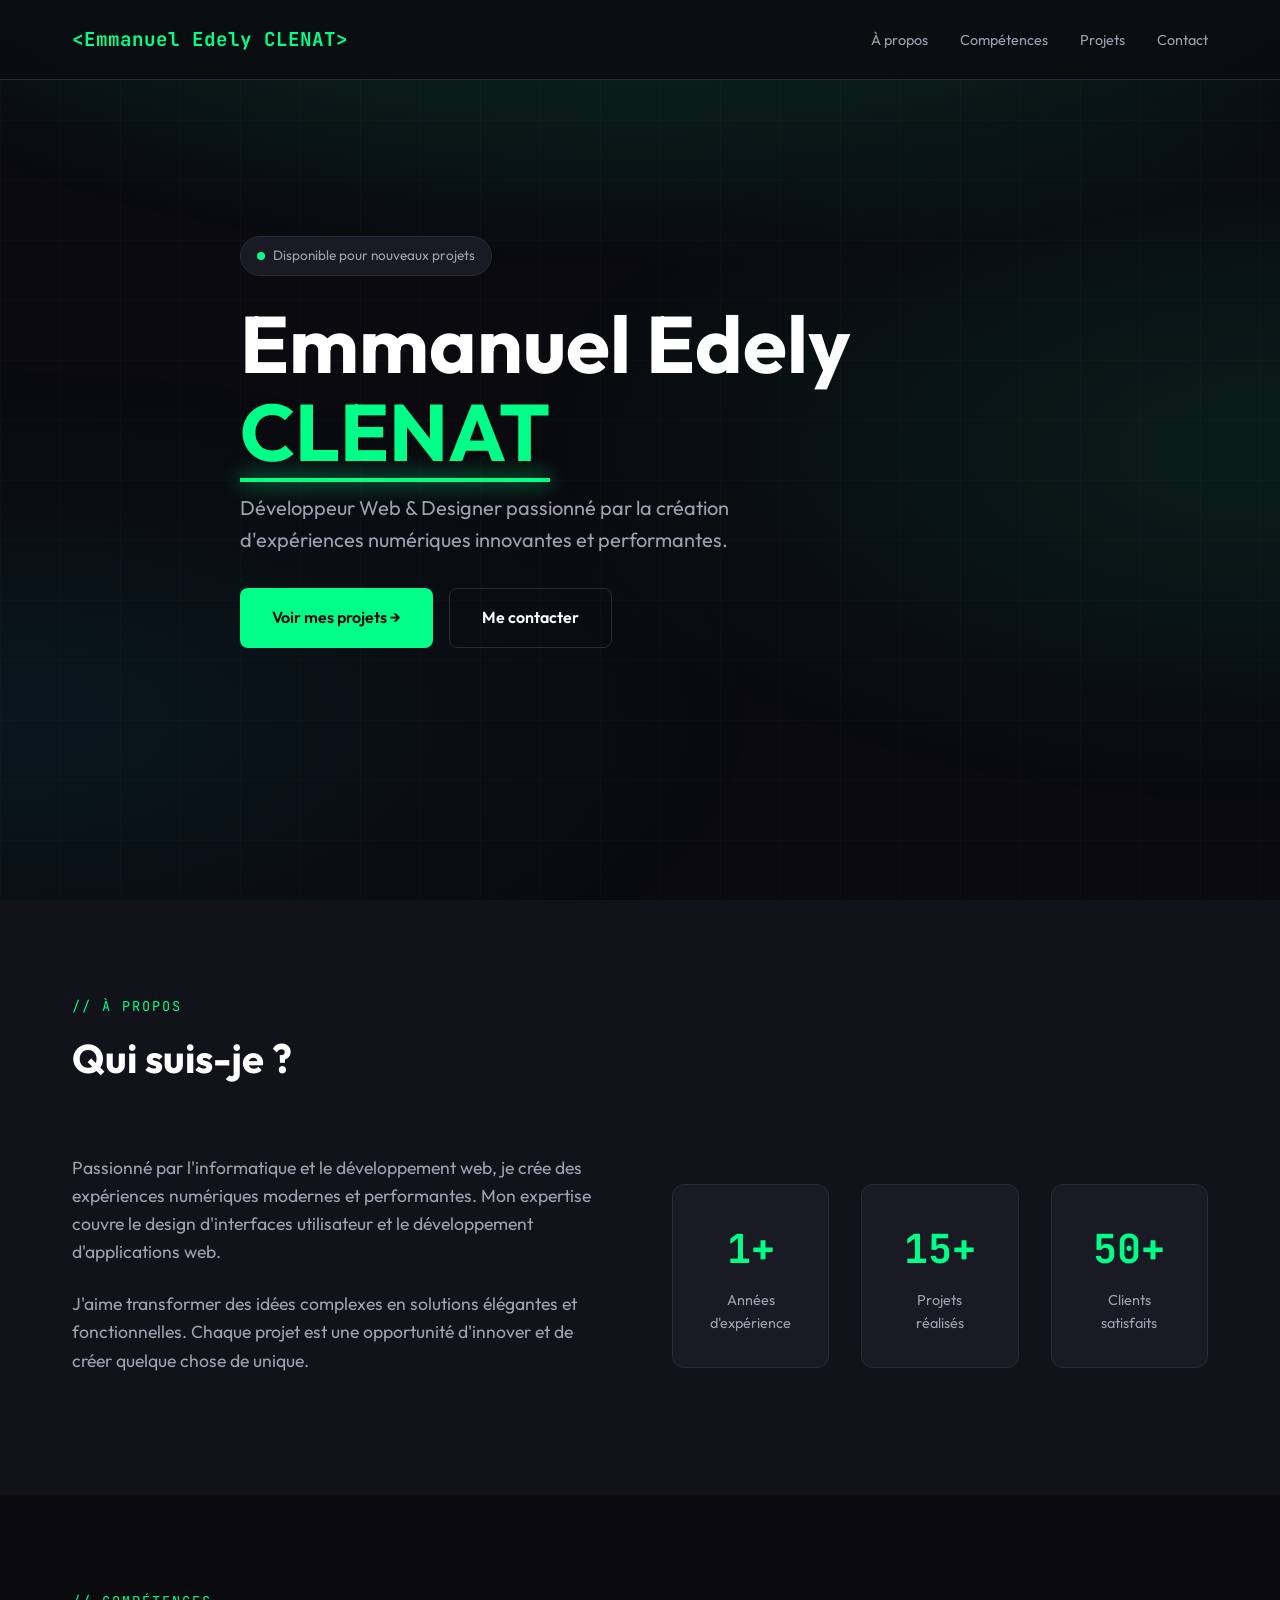
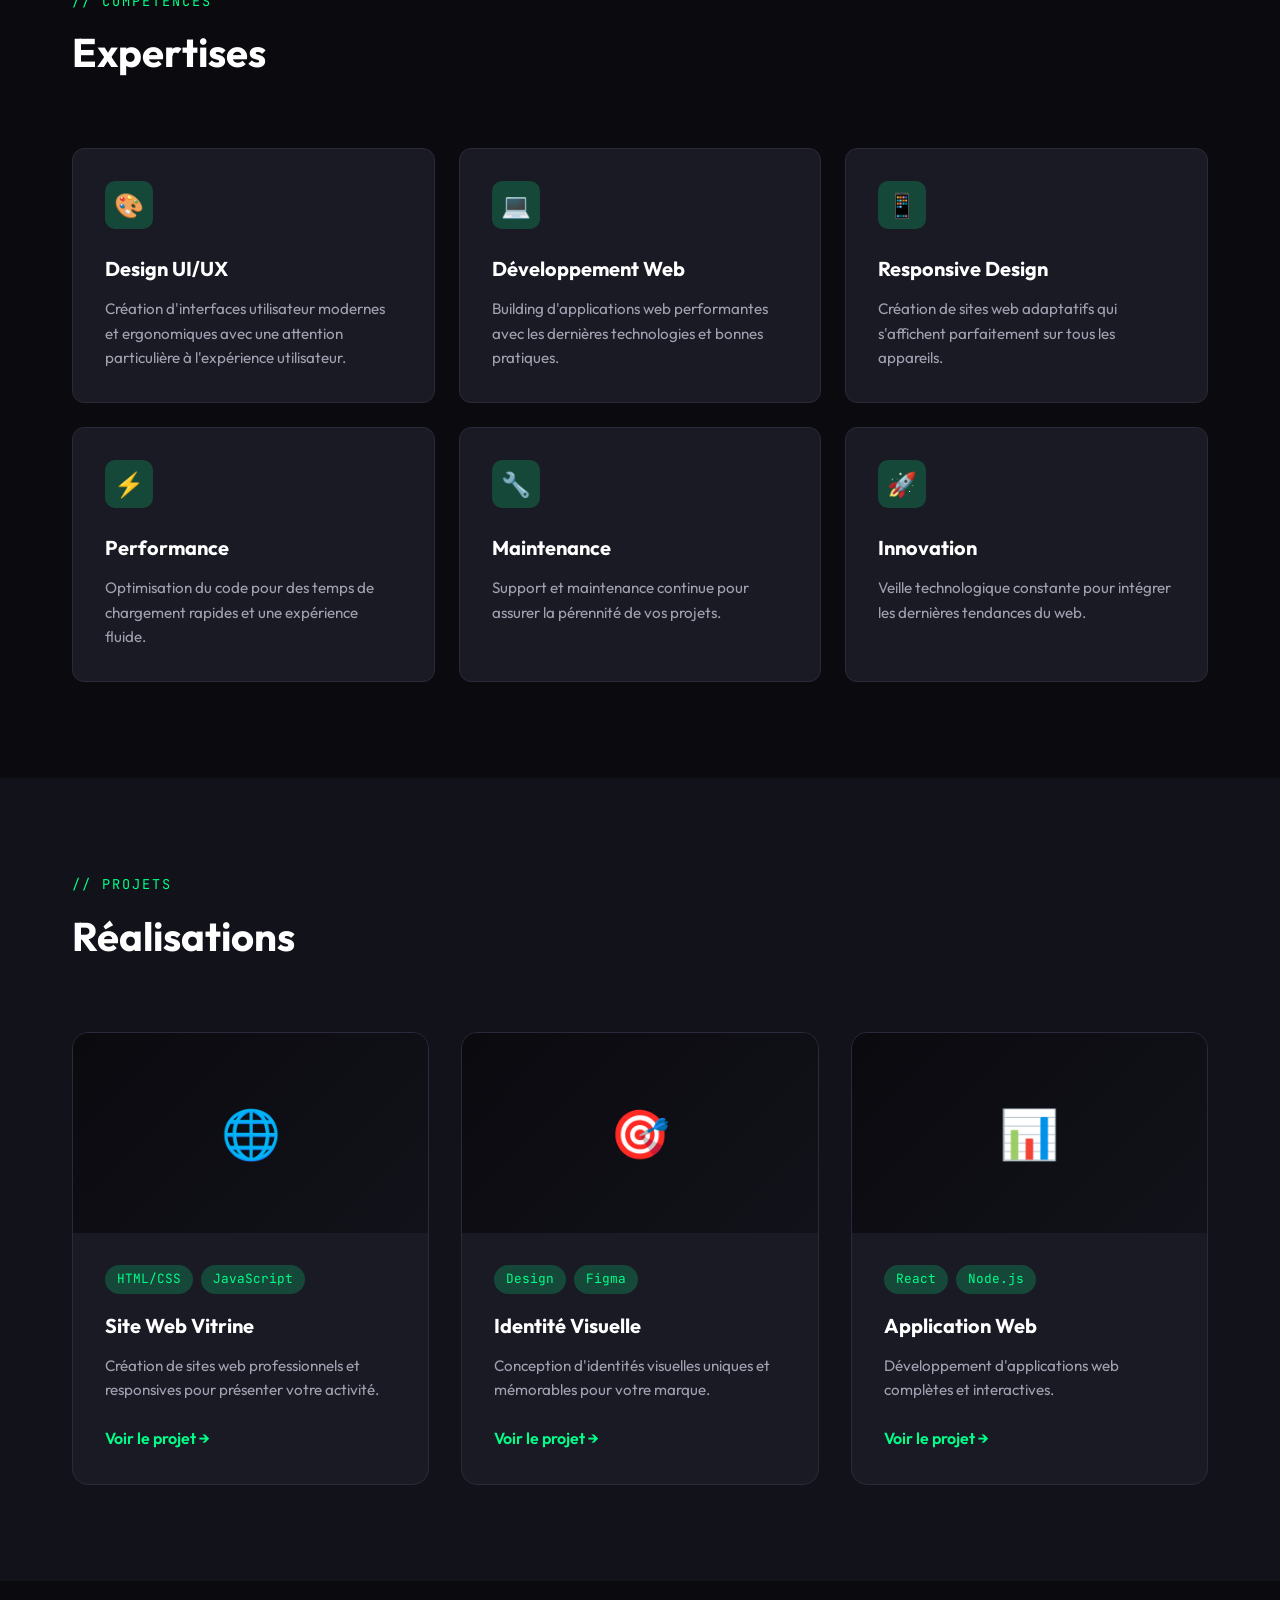
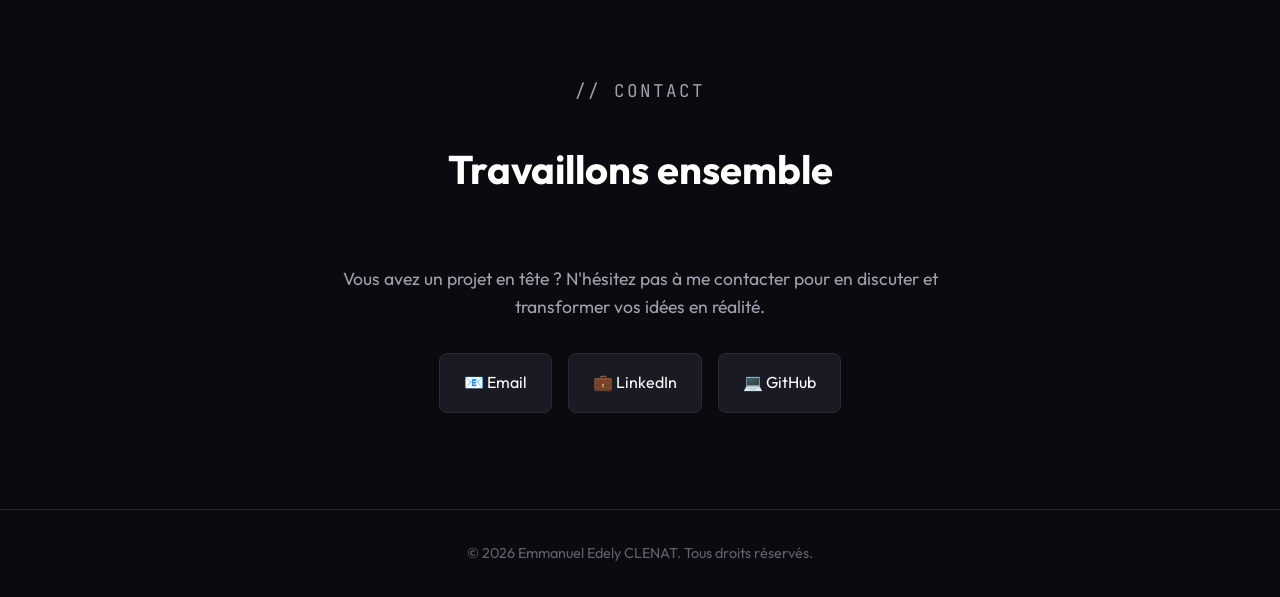
==== index.html @ cd2d90c6 "r5u6" ====
<!DOCTYPE html>
<html lang="fr">
<head>
    <meta charset="UTF-8">
    <meta name="viewport" content="width=device-width, initial-scale=1.0">
    <title>Emmanuel Edely CLENAT | Portfolio</title>
    <link rel="preconnect" href="https://fonts.googleapis.com">
    <link rel="preconnect" href="https://fonts.gstatic.com" crossorigin>
    <link href="https://fonts.googleapis.com/css2?family=JetBrains+Mono:wght@400;700&family=Outfit:wght@300;400;600;700&display=swap" rel="stylesheet">
    <link rel="stylesheet" href="style.css">
</head>
<body>
    <!-- Navigation -->
    <nav>
        <div class="container">
            <div class="logo">&lt;Emmanuel Edely CLENAT&gt;</div>
            <ul class="nav-links">
                <li><a href="#about">À propos</a></li>
                <li><a href="#skills">Compétences</a></li>
                <li><a href="#projects">Projets</a></li>
                <li><a href="#contact">Contact</a></li>
            </ul>
        </div>
    </nav>

    <!-- Hero Section -->
    <section class="hero">
        <div class="container">
            <div class="hero-content">
                <div class="hero-badge">
                    <span>Disponible pour nouveaux projets</span>
                </div>
                <h1>Emmanuel Edely <span class="highlight">CLENAT</span></h1>
                <p class="hero-subtitle">
                    Développeur Web & Designer passionné par la création d'expériences numériques innovantes et performantes.
                </p>
                <div class="hero-cta">
                    <a href="#projects" class="btn btn-primary">Voir mes projets →</a>
                    <a href="#contact" class="btn btn-secondary">Me contacter</a>
                </div>
            </div>
        </div>
    </section>

    <!-- About Section -->
    <section id="about" class="about">
        <div class="container">
            <div class="section-header">
                <p class="section-label">// À propos</p>
                <h2 class="section-title">Qui suis-je ?</h2>
            </div>
            <div class="about-grid">
                <div class="about-text">
                    <p>
                        Passionné par l'informatique et le développement web, je crée des expériences numériques modernes et performantes. Mon expertise couvre le design d'interfaces utilisateur et le développement d'applications web.
                    </p>
                    <p>
                        J'aime transformer des idées complexes en solutions élégantes et fonctionnelles. Chaque projet est une opportunité d'innover et de créer quelque chose de unique.
                    </p>
                </div>
                <div class="about-stats">
                    <div class="stat">
                        <div class="stat-number">1+</div>
                        <div class="stat-label">Années d'expérience</div>
                    </div>
                    <div class="stat">
                        <div class="stat-number">15+</div>
                        <div class="stat-label">Projets réalisés</div>
                    </div>
                    <div class="stat">
                        <div class="stat-number">50+</div>
                        <div class="stat-label">Clients satisfaits</div>
                    </div>
                </div>
            </div>
        </div>
    </section>

    <!-- Skills Section -->
    <section id="skills">
        <div class="container">
            <div class="section-header">
                <p class="section-label">// Compétences</p>
                <h2 class="section-title">Expertises</h2>
            </div>
            <div class="skills-grid">
                <div class="skill-card">
                    <div class="skill-icon">🎨</div>
                    <h3>Design UI/UX</h3>
                    <p>Création d'interfaces utilisateur modernes et ergonomiques avec une attention particulière à l'expérience utilisateur.</p>
                </div>
                <div class="skill-card">
                    <div class="skill-icon">💻</div>
                    <h3>Développement Web</h3>
                    <p>Building d'applications web performantes avec les dernières technologies et bonnes pratiques.</p>
                </div>
                <div class="skill-card">
                    <div class="skill-icon">📱</div>
                    <h3>Responsive Design</h3>
                    <p>Création de sites web adaptatifs qui s'affichent parfaitement sur tous les appareils.</p>
                </div>
                <div class="skill-card">
                    <div class="skill-icon">⚡</div>
                    <h3>Performance</h3>
                    <p>Optimisation du code pour des temps de chargement rapides et une expérience fluide.</p>
                </div>
                <div class="skill-card">
                    <div class="skill-icon">🔧</div>
                    <h3>Maintenance</h3>
                    <p>Support et maintenance continue pour assurer la pérennité de vos projets.</p>
                </div>
                <div class="skill-card">
                    <div class="skill-icon">🚀</div>
                    <h3>Innovation</h3>
                    <p>Veille technologique constante pour intégrer les dernières tendances du web.</p>
                </div>
            </div>
        </div>
    </section>

    <!-- Projects Section -->
    <section id="projects" class="projects">
        <div class="container">
            <div class="section-header">
                <p class="section-label">// Projets</p>
                <h2 class="section-title">Réalisations</h2>
            </div>
            <div class="projects-grid">
                <div class="project-card">
                    <div class="project-image">🌐</div>
                    <div class="project-content">
                        <div class="project-tags">
                            <span class="project-tag">HTML/CSS</span>
                            <span class="project-tag">JavaScript</span>
                        </div>
                        <h3>Site Web Vitrine</h3>
                        <p>Création de sites web professionnels et responsives pour présenter votre activité.</p>
                        <a href="#" class="project-link">Voir le projet →</a>
                    </div>
                </div>
                <div class="project-card">
                    <div class="project-image">🎯</div>
                    <div class="project-content">
                        <div class="project-tags">
                            <span class="project-tag">Design</span>
                            <span class="project-tag">Figma</span>
                        </div>
                        <h3>Identité Visuelle</h3>
                        <p>Conception d'identités visuelles uniques et mémorables pour votre marque.</p>
                        <a href="#" class="project-link">Voir le projet →</a>
                    </div>
                </div>
                <div class="project-card">
                    <div class="project-image">📊</div>
                    <div class="project-content">
                        <div class="project-tags">
                            <span class="project-tag">React</span>
                            <span class="project-tag">Node.js</span>
                        </div>
                        <h3>Application Web</h3>
                        <p>Développement d'applications web complètes et interactives.</p>
                        <a href="#" class="project-link">Voir le projet →</a>
                    </div>
                </div>
            </div>
        </div>
    </section>

    <!-- Contact Section -->
    <section id="contact" class="contact">
        <div class="container">
            <div class="section-header">
                <p class="section-label">// Contact</p>
                <h2 class="section-title">Travaillons ensemble</h2>
            </div>
            <div class="contact-content">
                <p>
                    Vous avez un projet en tête ? N'hésitez pas à me contacter pour en discuter et transformer vos idées en réalité.
                </p>
                <div class="contact-links">
                    <a href="mailto:emmanuel.clenat@email.com" class="contact-link">
                        📧 Email
                    </a>
                    <a href="https://linkedin.com" target="_blank" class="contact-link">
                        💼 LinkedIn
                    </a>
                    <a href="https://github.com" target="_blank" class="contact-link">
                        💻 GitHub
                    </a>
                </div>
            </div>
        </div>
    </section>

    <!-- Footer -->
    <footer>
        <div class="container">
            <p>© 2026 Emmanuel Edely CLENAT. Tous droits réservés.</p>
        </div>
    </footer>
</body>
</html>
---- style.css ----
:root {
            --bg-primary: #0a0a0f;
            --bg-secondary: #12121a;
            --bg-card: #1a1a25;
            --accent: #00ff88;
            --accent-dim: #00ff8833;
            --accent-secondary: #00d4ff;
            --text-primary: #ffffff;
            --text-secondary: #a0a0b0;
            --text-muted: #606070;
            --border: #2a2a3a;
        }

        * {
            margin: 0;
            padding: 0;
            box-sizing: border-box;
        }

        html {
            scroll-behavior: smooth;
        }

        body {
            font-family: 'Outfit', sans-serif;
            background: var(--bg-primary);
            color: var(--text-primary);
            line-height: 1.6;
            overflow-x: hidden;
        }

        /* Background Effect */
        body::before {
            content: '';
            position: fixed;
            top: 0;
            left: 0;
            width: 100%;
            height: 100%;
            background: 
                radial-gradient(ellipse 80% 50% at 50% -20%, var(--accent-dim), transparent),
                radial-gradient(ellipse 60% 40% at 100% 50%, #00ff8815, transparent),
                radial-gradient(ellipse 60% 40% at 0% 80%, #00d4ff10, transparent);
            pointer-events: none;
            z-index: -1;
        }

        /* Grid Pattern */
        body::after {
            content: '';
            position: fixed;
            top: 0;
            left: 0;
            width: 100%;
            height: 100%;
            background-image: 
                linear-gradient(rgba(255,255,255,0.02) 1px, transparent 1px),
                linear-gradient(90deg, rgba(255,255,255,0.02) 1px, transparent 1px);
            background-size: 60px 60px;
            pointer-events: none;
            z-index: -1;
        }

        .container {
            max-width: 1200px;
            margin: 0 auto;
            padding: 0 2rem;
        }

        /* Navigation */
        nav {
            position: fixed;
            top: 0;
            left: 0;
            right: 0;
            padding: 1.5rem 0;
            background: rgba(10, 10, 15, 0.8);
            backdrop-filter: blur(20px);
            border-bottom: 1px solid var(--border);
            z-index: 1000;
        }

        nav .container {
            display: flex;
            justify-content: space-between;
            align-items: center;
        }

        .logo {
            font-family: 'JetBrains Mono', monospace;
            font-size: 1.2rem;
            font-weight: 700;
            color: var(--accent);
        }

        .nav-links {
            display: flex;
            gap: 2rem;
            list-style: none;
        }

        .nav-links a {
            color: var(--text-secondary);
            text-decoration: none;
            font-size: 0.9rem;
            transition: color 0.3s;
            position: relative;
        }

        .nav-links a::after {
            content: '';
            position: absolute;
            bottom: -4px;
            left: 0;
            width: 0;
            height: 2px;
            background: var(--accent);
            transition: width 0.3s;
        }

        .nav-links a:hover {
            color: var(--text-primary);
        }

        .nav-links a:hover::after {
            width: 100%;
        }

        /* Hero Section */
        .hero {
            min-height: 100vh;
            display: flex;
            align-items: center;
            padding-top: 80px;
        }

        .hero-content {
            max-width: 800px;
        }

        .hero-badge {
            display: inline-flex;
            align-items: center;
            gap: 0.5rem;
            padding: 0.5rem 1rem;
            background: var(--bg-card);
            border: 1px solid var(--border);
            border-radius: 50px;
            font-size: 0.85rem;
            color: var(--text-secondary);
            margin-bottom: 1.5rem;
        }

        .hero-badge::before {
            content: '';
            width: 8px;
            height: 8px;
            background: var(--accent);
            border-radius: 50%;
            animation: pulse 2s infinite;
        }

        @keyframes pulse {
            0%, 100% { opacity: 1; }
            50% { opacity: 0.5; }
        }

        .hero h1 {
            font-size: clamp(2.5rem, 8vw, 5rem);
            font-weight: 700;
            line-height: 1.1;
            margin-bottom: 1rem;
        }

        .hero h1 .highlight {
            color: var(--accent);
            position: relative;
        }

        .hero h1 .highlight::after {
            content: '';
            position: absolute;
            bottom: 0;
            left: 0;
            width: 100%;
            height: 4px;
            background: var(--accent);
            box-shadow: 0 0 20px var(--accent), 0 0 40px var(--accent-dim);
        }

        .hero-subtitle {
            font-size: 1.25rem;
            color: var(--text-secondary);
            margin-bottom: 2rem;
            max-width: 600px;
        }

        .hero-cta {
            display: flex;
            gap: 1rem;
            flex-wrap: wrap;
        }

        .btn {
            display: inline-flex;
            align-items: center;
            gap: 0.5rem;
            padding: 1rem 2rem;
            border-radius: 8px;
            font-weight: 600;
            text-decoration: none;
            transition: all 0.3s;
            cursor: pointer;
            border: none;
            font-size: 1rem;
        }

        .btn-primary {
            background: var(--accent);
            color: var(--bg-primary);
        }

        .btn-primary:hover {
            box-shadow: 0 0 30px var(--accent-dim);
            transform: translateY(-2px);
        }

        .btn-secondary {
            background: transparent;
            color: var(--text-primary);
            border: 1px solid var(--border);
        }

        .btn-secondary:hover {
            border-color: var(--accent);
            color: var(--accent);
        }

        /* Section Styles */
        section {
            padding: 6rem 0;
        }

        .section-header {
            margin-bottom: 4rem;
        }

        .section-label {
            font-family: 'JetBrains Mono', monospace;
            font-size: 0.85rem;
            color: var(--accent);
            text-transform: uppercase;
            letter-spacing: 2px;
            margin-bottom: 0.5rem;
        }

        .section-title {
            font-size: 2.5rem;
            font-weight: 700;
        }

        /* About Section */
        .about {
            background: var(--bg-secondary);
        }

        .about-grid {
            display: grid;
            grid-template-columns: 1fr 1fr;
            gap: 4rem;
            align-items: center;
        }

        .about-text p {
            color: var(--text-secondary);
            margin-bottom: 1.5rem;
            font-size: 1.1rem;
        }

        .about-stats {
            display: grid;
            grid-template-columns: repeat(3, 1fr);
            gap: 2rem;
        }

        .stat {
            text-align: center;
            padding: 2rem;
            background: var(--bg-card);
            border: 1px solid var(--border);
            border-radius: 12px;
        }

        .stat-number {
            font-family: 'JetBrains Mono', monospace;
            font-size: 2.5rem;
            font-weight: 700;
            color: var(--accent);
            margin-bottom: 0.5rem;
        }

        .stat-label {
            color: var(--text-secondary);
            font-size: 0.9rem;
        }

        /* Skills Section */
        .skills-grid {
            display: grid;
            grid-template-columns: repeat(auto-fit, minmax(280px, 1fr));
            gap: 1.5rem;
        }

        .skill-card {
            background: var(--bg-card);
            border: 1px solid var(--border);
            border-radius: 12px;
            padding: 2rem;
            transition: all 0.3s;
        }

        .skill-card:hover {
            border-color: var(--accent);
            transform: translateY(-4px);
        }

        .skill-icon {
            width: 48px;
            height: 48px;
            background: var(--accent-dim);
            border-radius: 10px;
            display: flex;
            align-items: center;
            justify-content: center;
            margin-bottom: 1.5rem;
            font-size: 1.5rem;
        }

        .skill-card h3 {
            font-size: 1.25rem;
            margin-bottom: 0.75rem;
        }

        .skill-card p {
            color: var(--text-secondary);
            font-size: 0.95rem;
        }

        /* Projects Section */
        .projects {
            background: var(--bg-secondary);
        }

        .projects-grid {
            display: grid;
            grid-template-columns: repeat(auto-fit, minmax(350px, 1fr));
            gap: 2rem;
        }

        .project-card {
            background: var(--bg-card);
            border: 1px solid var(--border);
            border-radius: 16px;
            overflow: hidden;
            transition: all 0.3s;
        }

        .project-card:hover {
            border-color: var(--accent);
            transform: translateY(-4px);
        }

        .project-image {
            height: 200px;
            background: linear-gradient(135deg, var(--bg-primary), var(--bg-secondary));
            display: flex;
            align-items: center;
            justify-content: center;
            font-size: 3rem;
            color: var(--text-muted);
        }

        .project-content {
            padding: 2rem;
        }

        .project-tags {
            display: flex;
            gap: 0.5rem;
            flex-wrap: wrap;
            margin-bottom: 1rem;
        }

        .project-tag {
            padding: 0.25rem 0.75rem;
            background: var(--accent-dim);
            color: var(--accent);
            border-radius: 50px;
            font-size: 0.8rem;
            font-family: 'JetBrains Mono', monospace;
        }

        .project-card h3 {
            font-size: 1.25rem;
            margin-bottom: 0.75rem;
        }

        .project-card p {
            color: var(--text-secondary);
            font-size: 0.95rem;
            margin-bottom: 1.5rem;
        }

        .project-link {
            display: inline-flex;
            align-items: center;
            gap: 0.5rem;
            color: var(--accent);
            text-decoration: none;
            font-weight: 600;
            transition: gap 0.3s;
        }

        .project-link:hover {
            gap: 0.75rem;
        }

        /* Contact Section */
        .contact {
            text-align: center;
        }

        .contact-content {
            max-width: 600px;
            margin: 0 auto;
        }

        .contact p {
            color: var(--text-secondary);
            font-size: 1.1rem;
            margin-bottom: 2rem;
        }

        .contact-links {
            display: flex;
            justify-content: center;
            gap: 1rem;
            flex-wrap: wrap;
        }

        .contact-link {
            display: inline-flex;
            align-items: center;
            gap: 0.5rem;
            padding: 1rem 1.5rem;
            background: var(--bg-card);
            border: 1px solid var(--border);
            border-radius: 8px;
            color: var(--text-primary);
            text-decoration: none;
            transition: all 0.3s;
        }

        .contact-link:hover {
            border-color: var(--accent);
            color: var(--accent);
        }

        /* Footer */
        footer {
            padding: 2rem 0;
            border-top: 1px solid var(--border);
            text-align: center;
        }

        footer p {
            color: var(--text-muted);
            font-size: 0.9rem;
        }

        /* Responsive */
        @media (max-width: 768px) {
            .nav-links {
                display: none;
            }

            .about-grid {
                grid-template-columns: 1fr;
            }

            .about-stats {
                grid-template-columns: 1fr;
            }

            .projects-grid {
                grid-template-columns: 1fr;
            }
        }
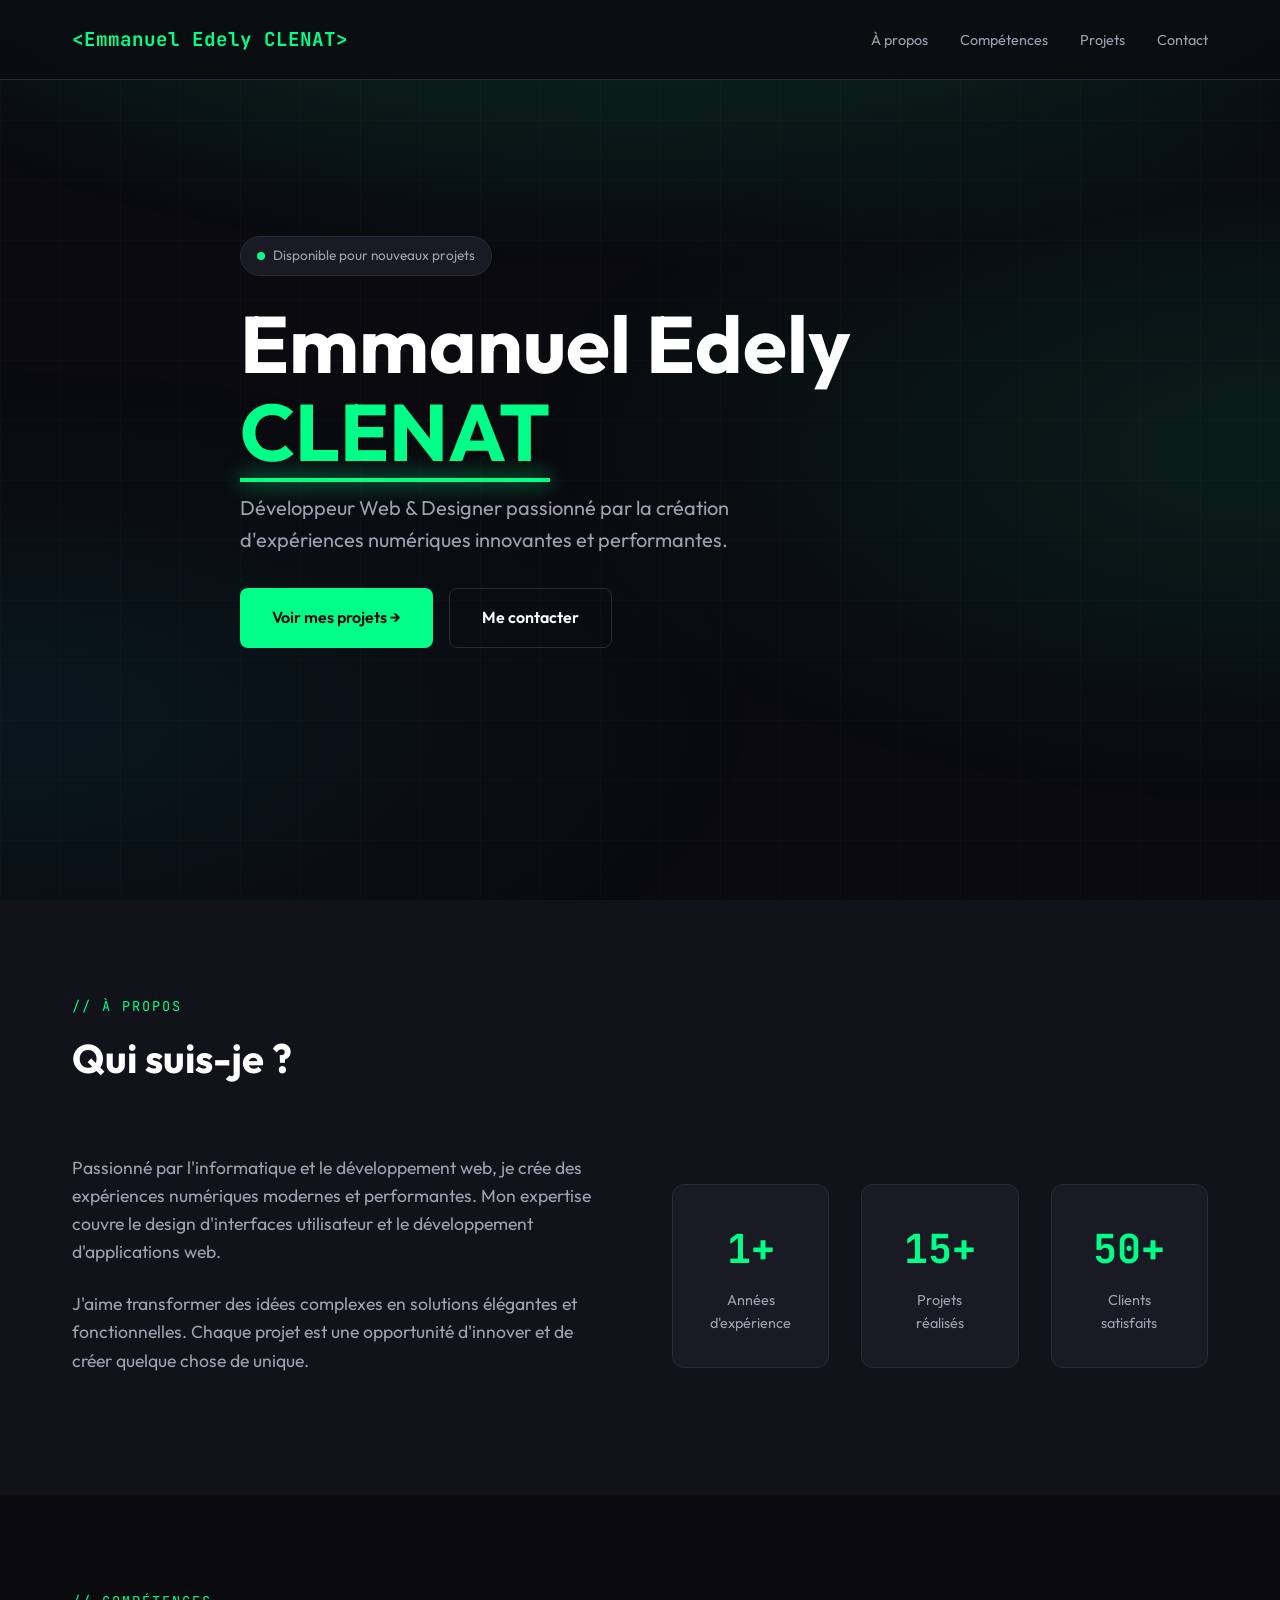
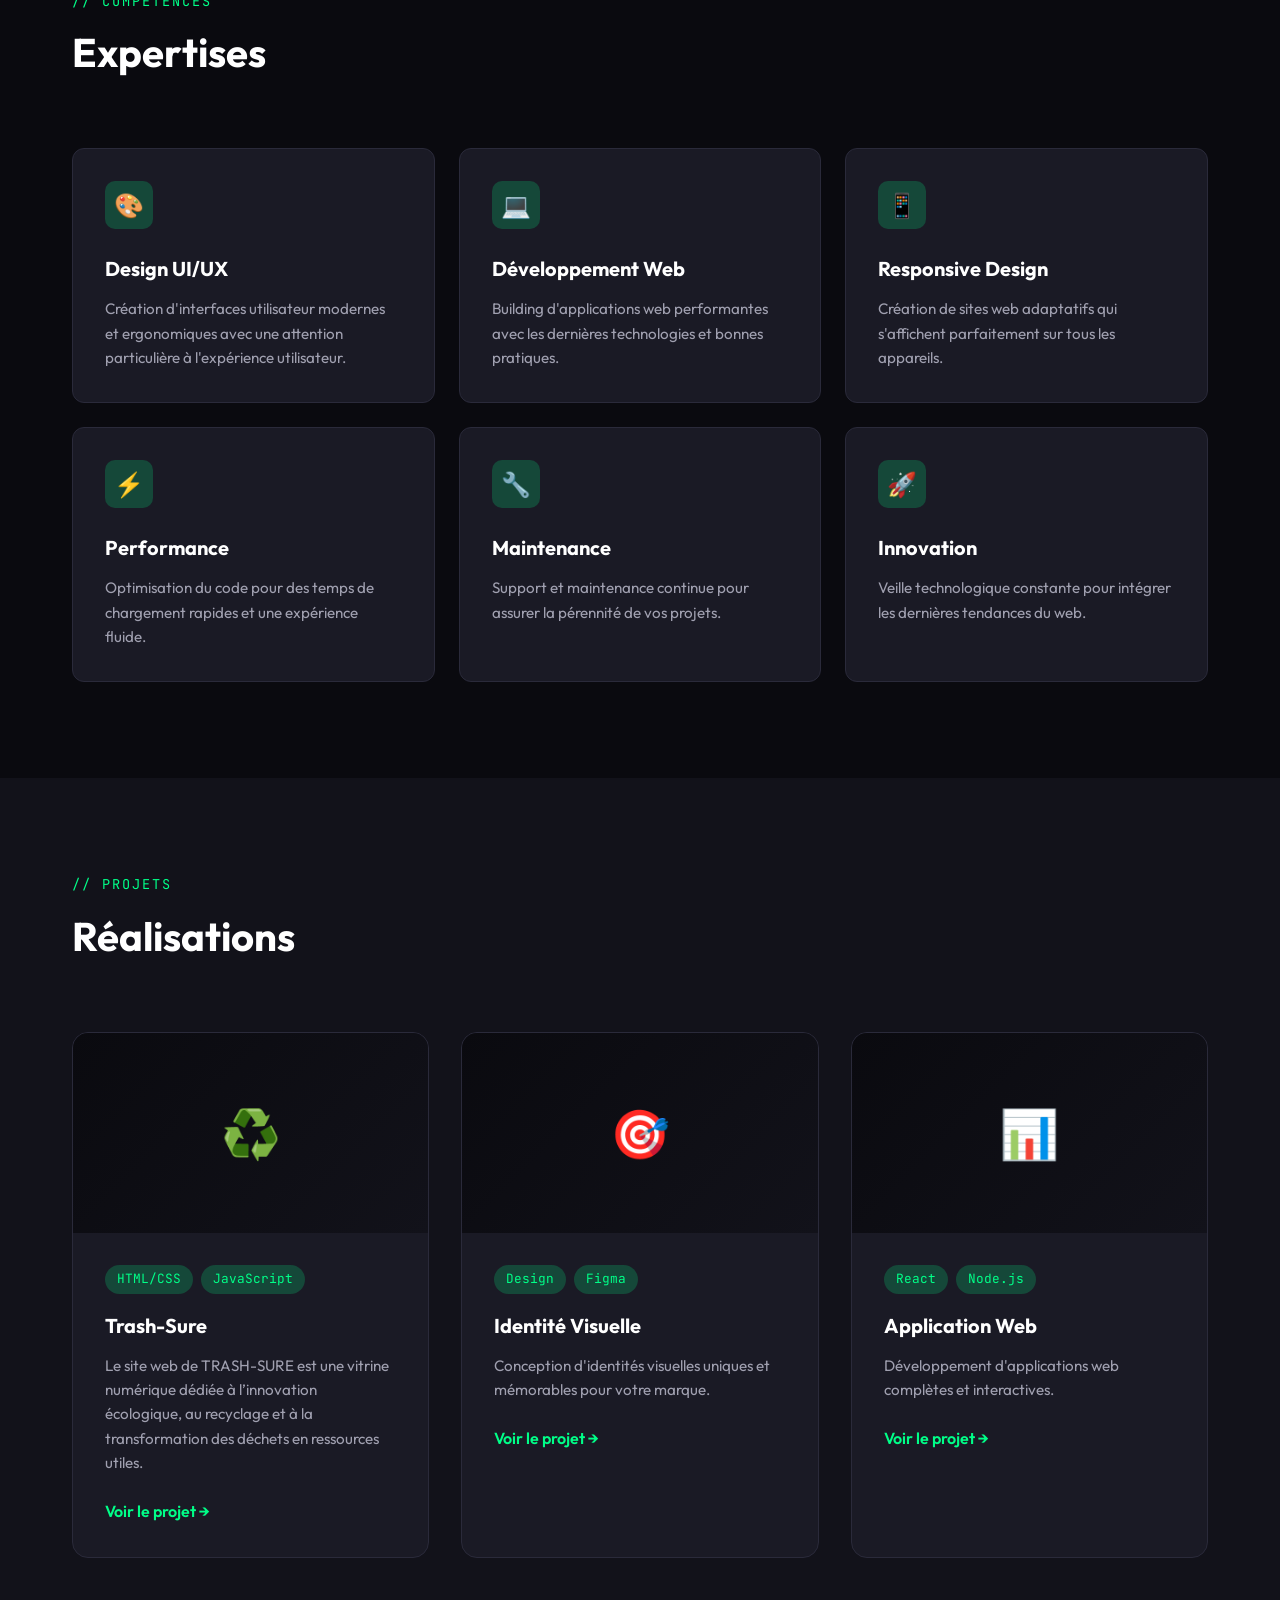
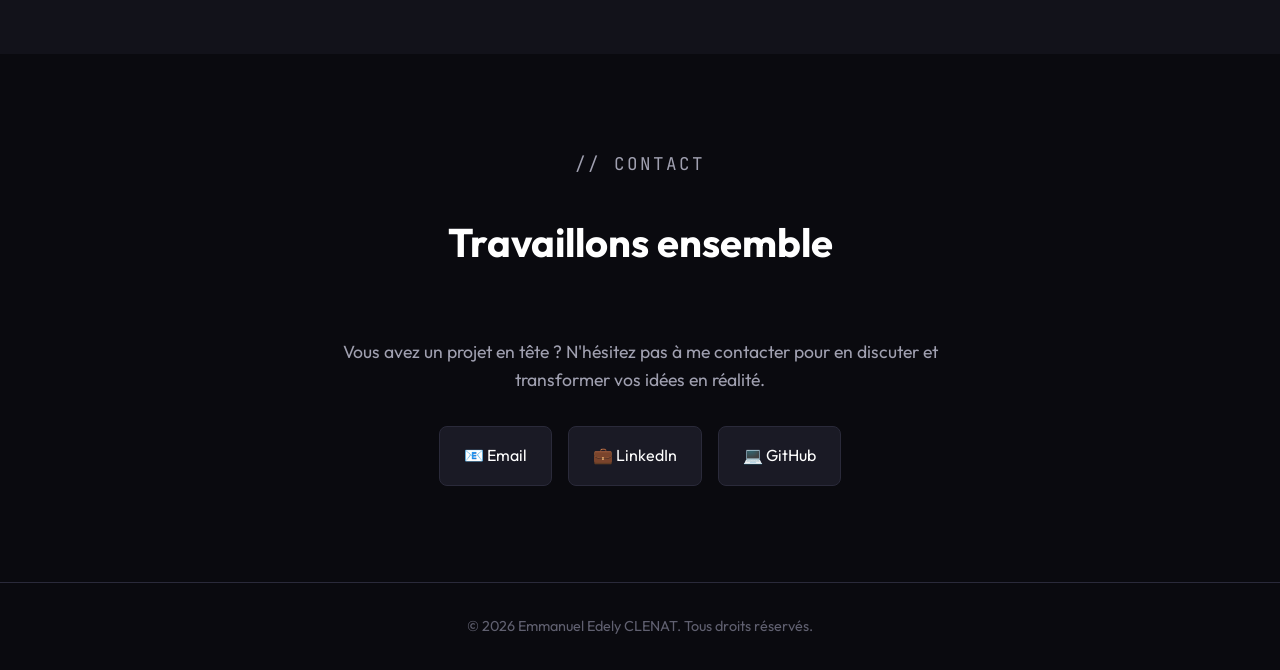
==== commit 89d4fe9b: "update" ====
--- a/index.html
+++ b/index.html
@@ -127,15 +127,15 @@
             </div>
             <div class="projects-grid">
                 <div class="project-card">
-                    <div class="project-image">🌐</div>
+                    <div class="project-image">♻️</div>
                     <div class="project-content">
                         <div class="project-tags">
                             <span class="project-tag">HTML/CSS</span>
                             <span class="project-tag">JavaScript</span>
                         </div>
-                        <h3>Site Web Vitrine</h3>
-                        <p>Création de sites web professionnels et responsives pour présenter votre activité.</p>
-                        <a href="#" class="project-link">Voir le projet →</a>
+                        <h3>Trash-Sure</h3>
+                        <p>Le site web de TRASH-SURE est une vitrine numérique dédiée à l’innovation écologique, au recyclage et à la transformation des déchets en ressources utiles.</p>
+                        <a href="https://trash-sure.netlify.app/" target="_blank" class="project-link">Voir le projet →</a>
                     </div>
                 </div>
                 <div class="project-card">
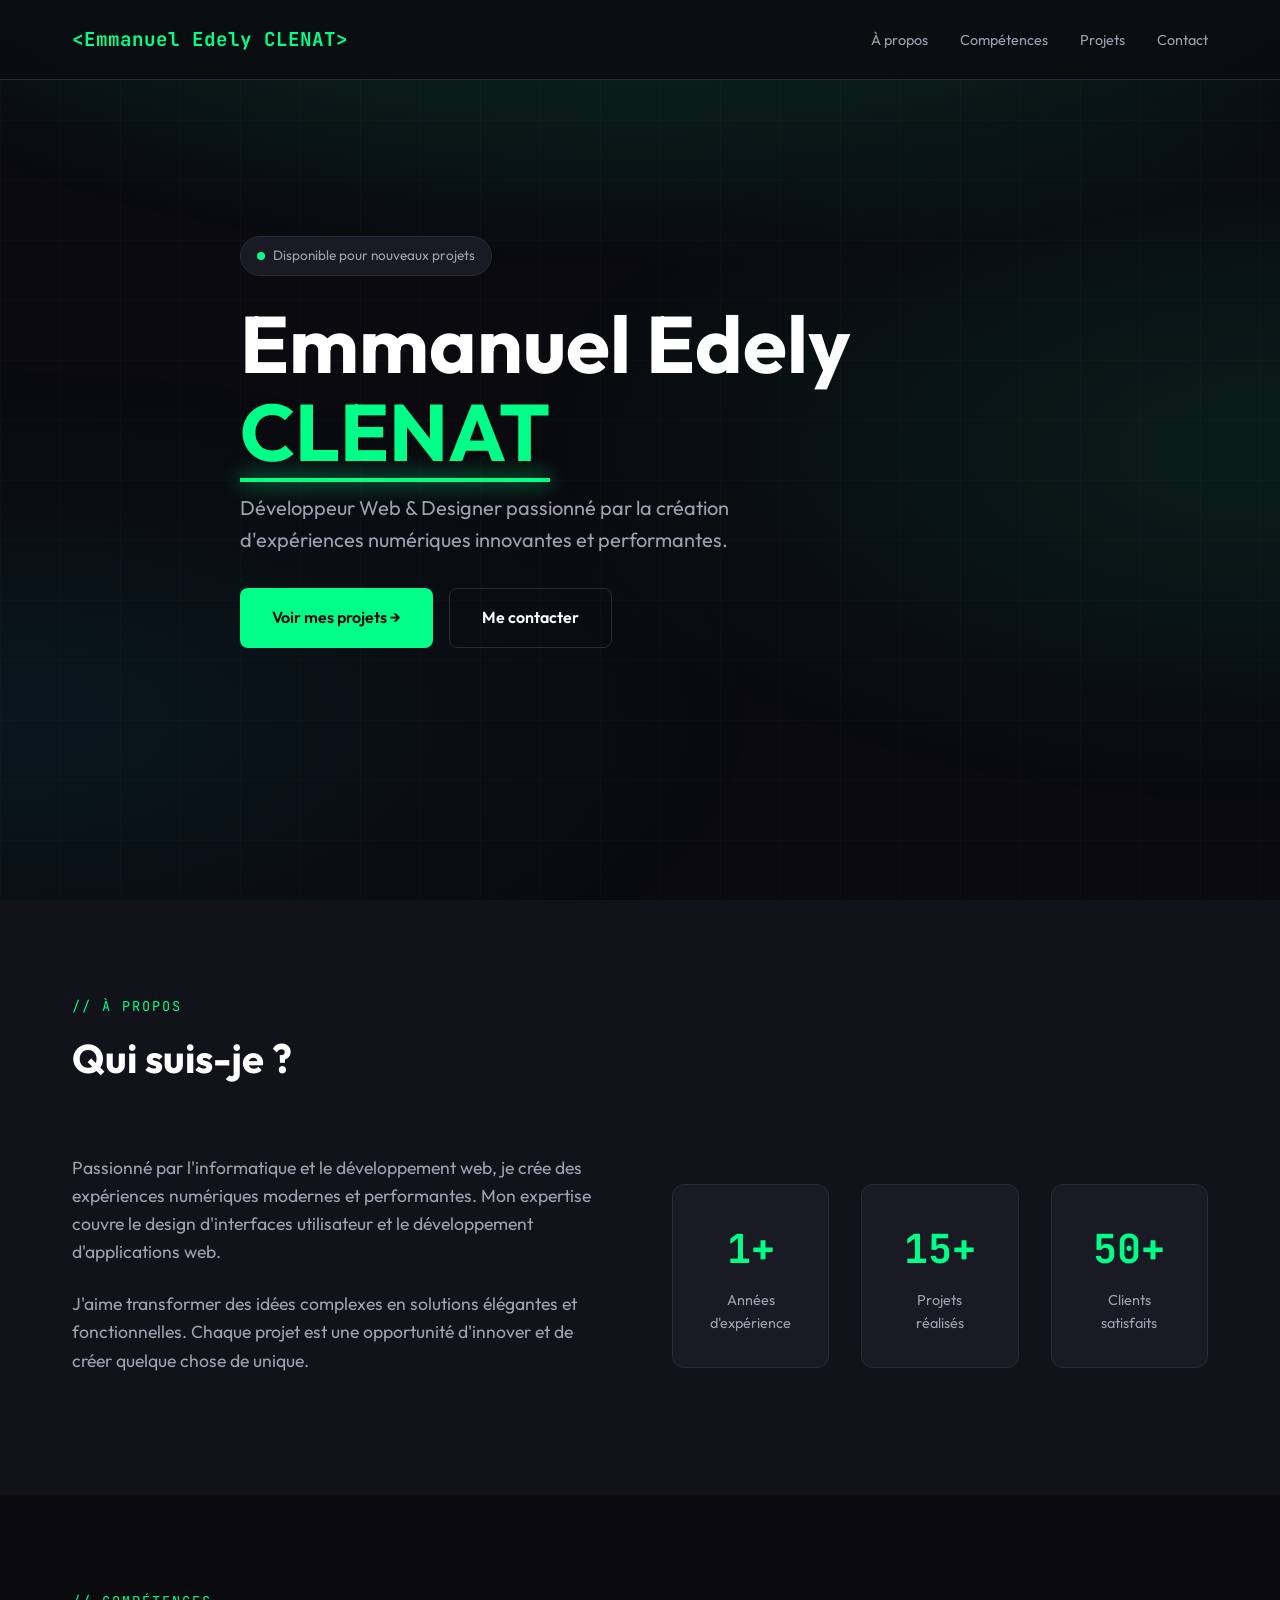
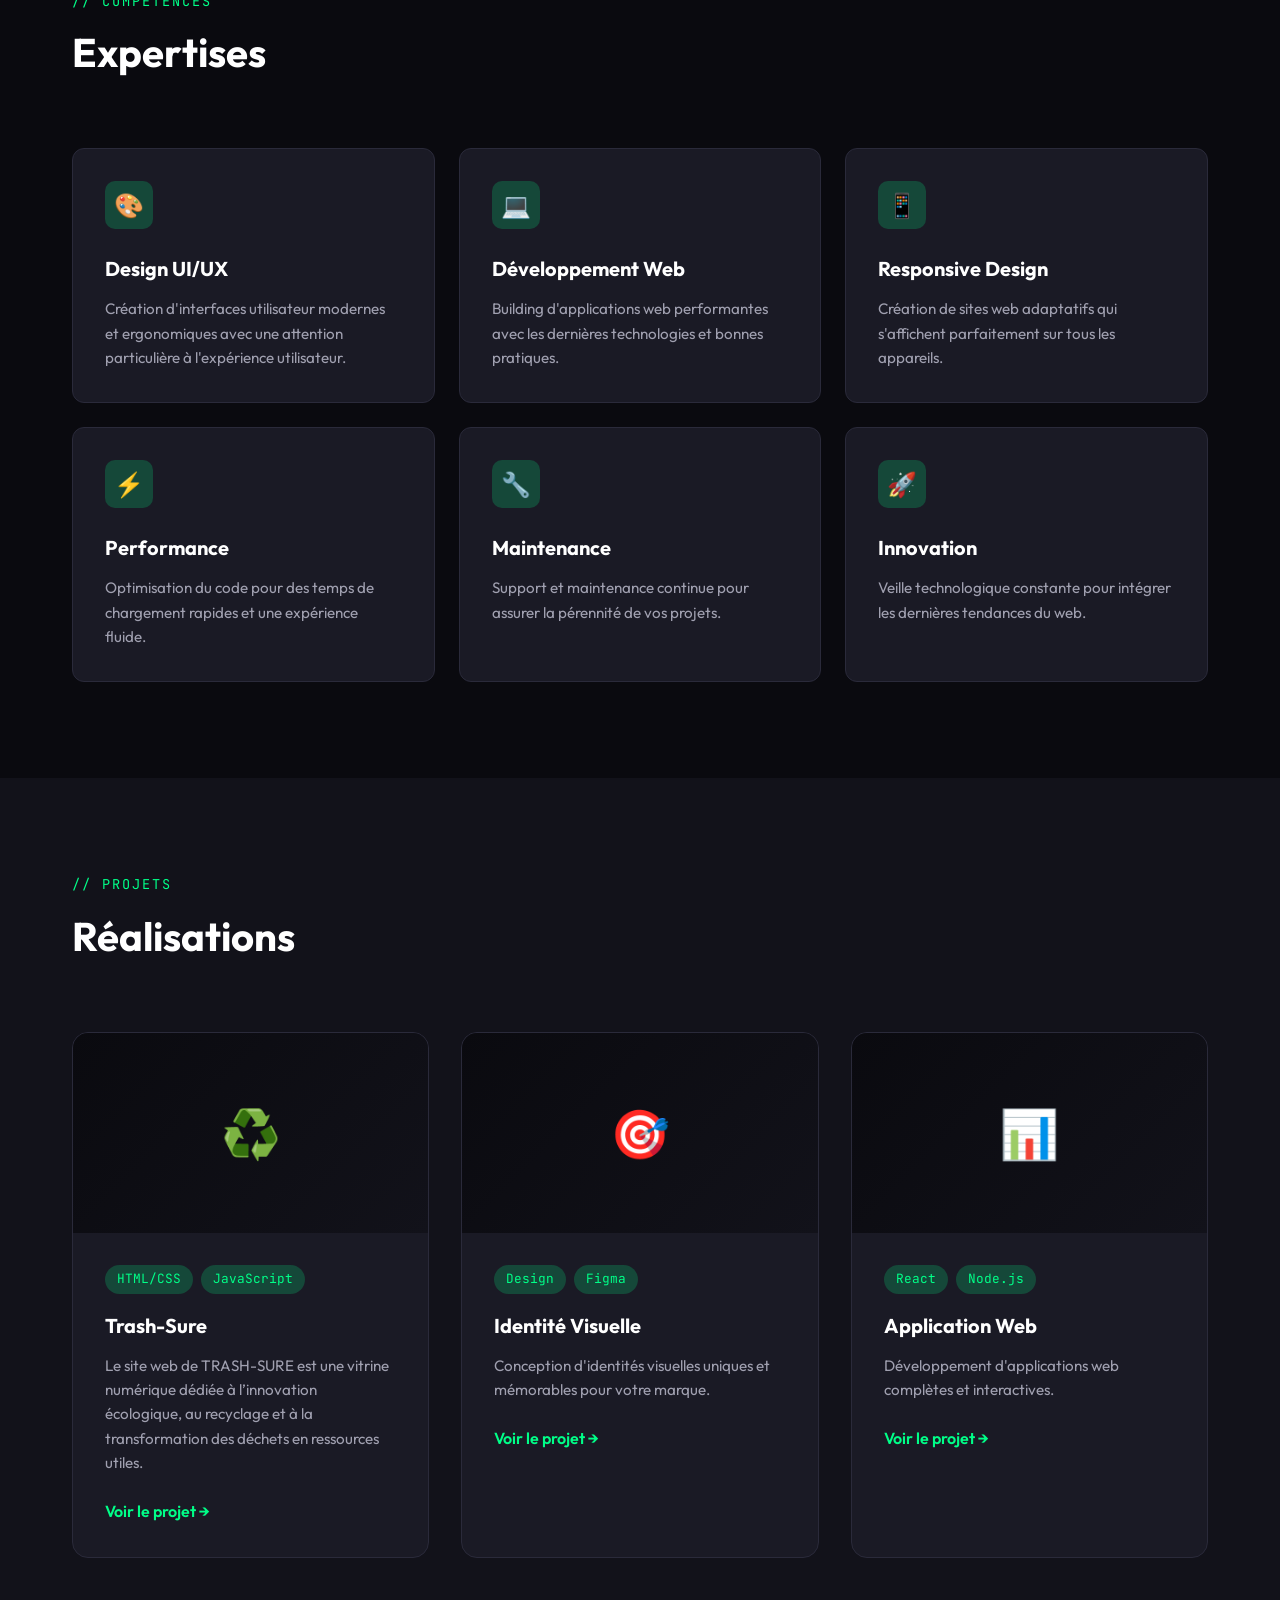
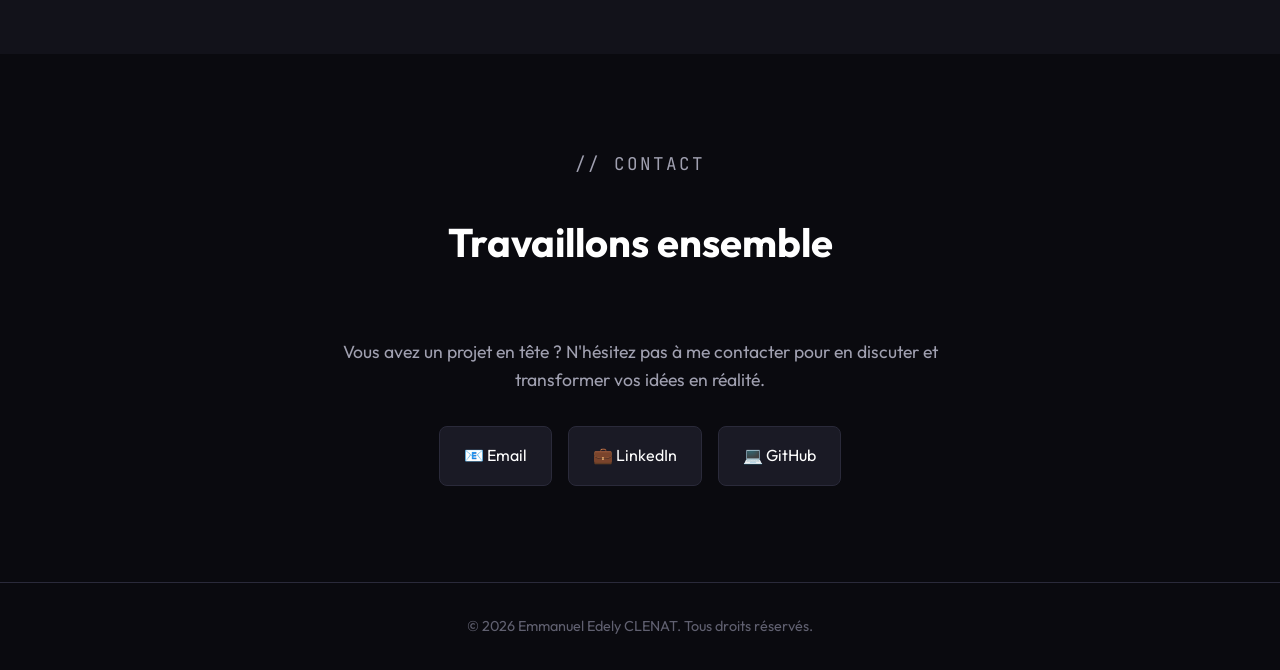
==== commit 84463bee: "bd" ====
--- a/index.html
+++ b/index.html
@@ -178,13 +178,13 @@
                     Vous avez un projet en tête ? N'hésitez pas à me contacter pour en discuter et transformer vos idées en réalité.
                 </p>
                 <div class="contact-links">
-                    <a href="mailto:emmanuel.clenat@email.com" class="contact-link">
+                    <a href="emmanueledely@email.com" class="contact-link">
                         📧 Email
                     </a>
-                    <a href="https://linkedin.com" target="_blank" class="contact-link">
+                    <a href="https://www.linkedin.com/in/emmanuel-edely-undefined-0356a1353/" target="_blank" class="contact-link">
                         💼 LinkedIn
                     </a>
-                    <a href="https://github.com" target="_blank" class="contact-link">
+                    <a href="https://github.com/swag-ger3" target="_blank" class="contact-link">
                         💻 GitHub
                     </a>
                 </div>
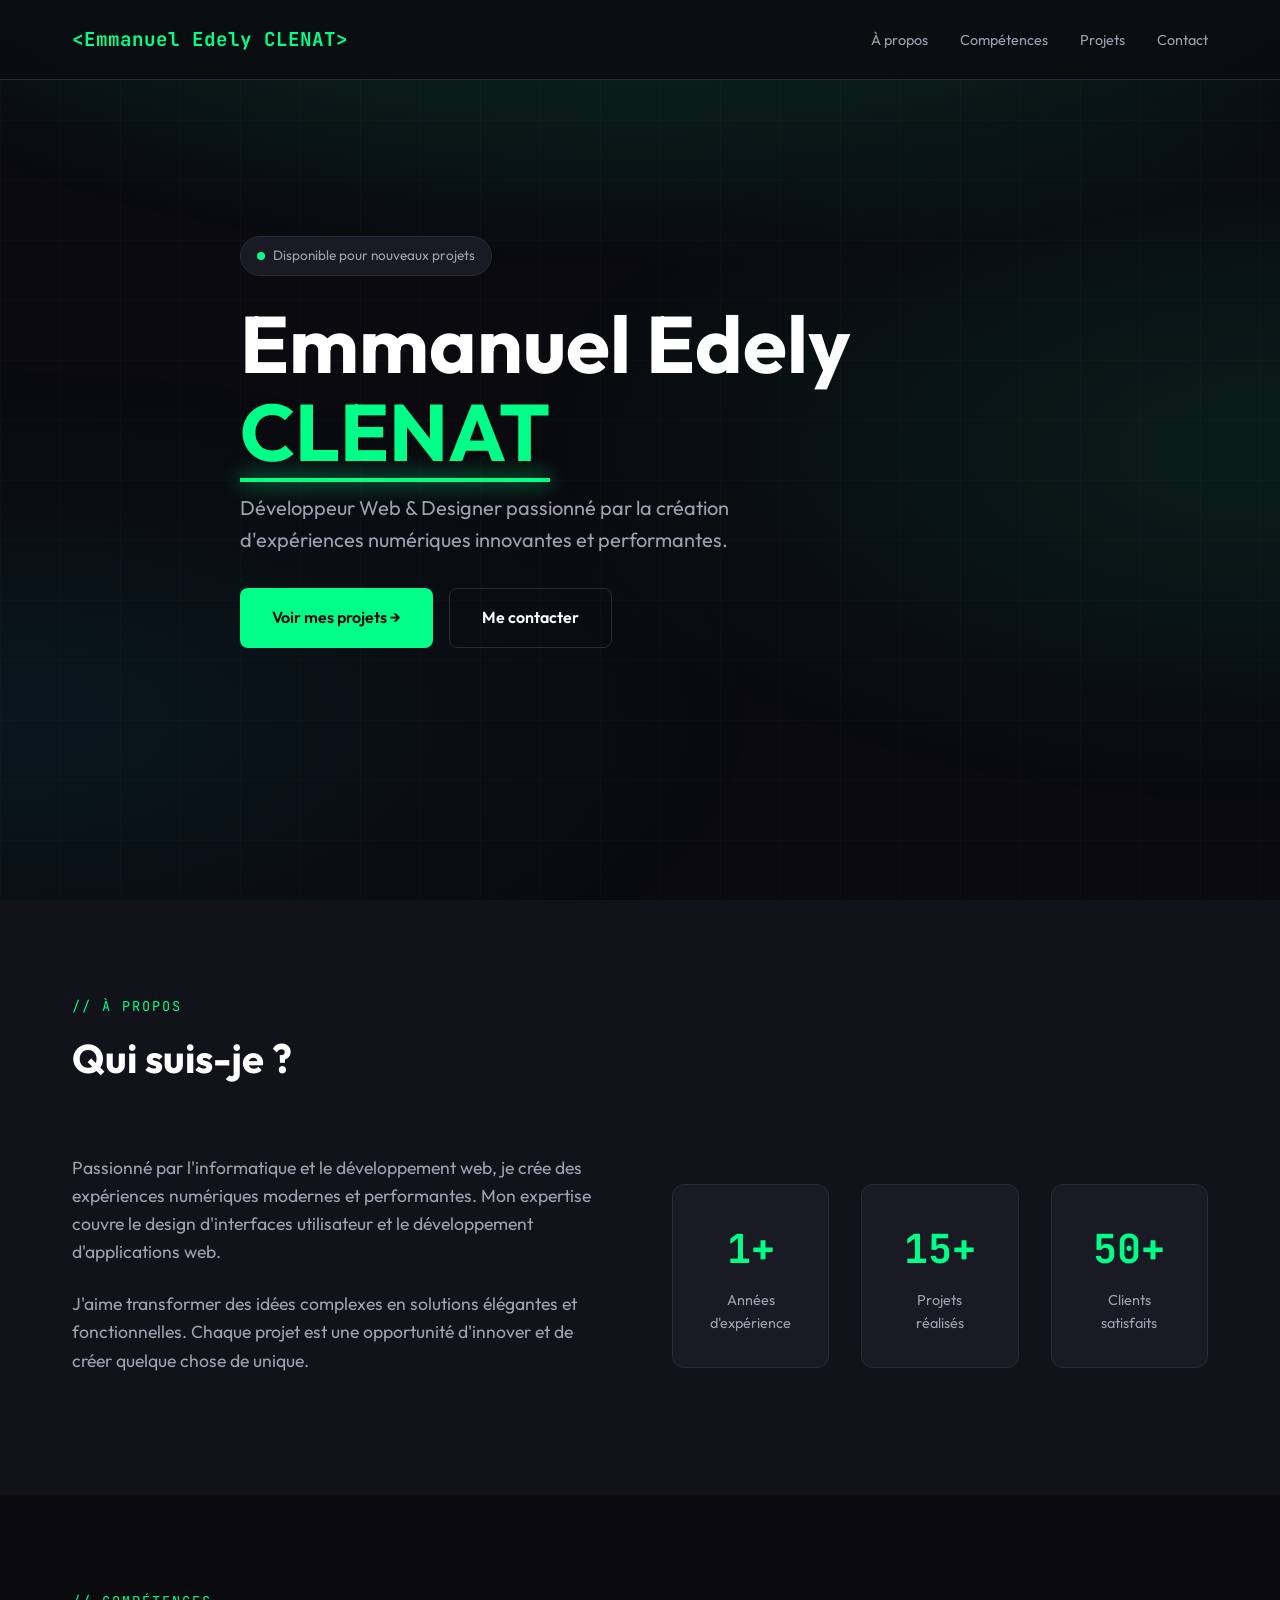
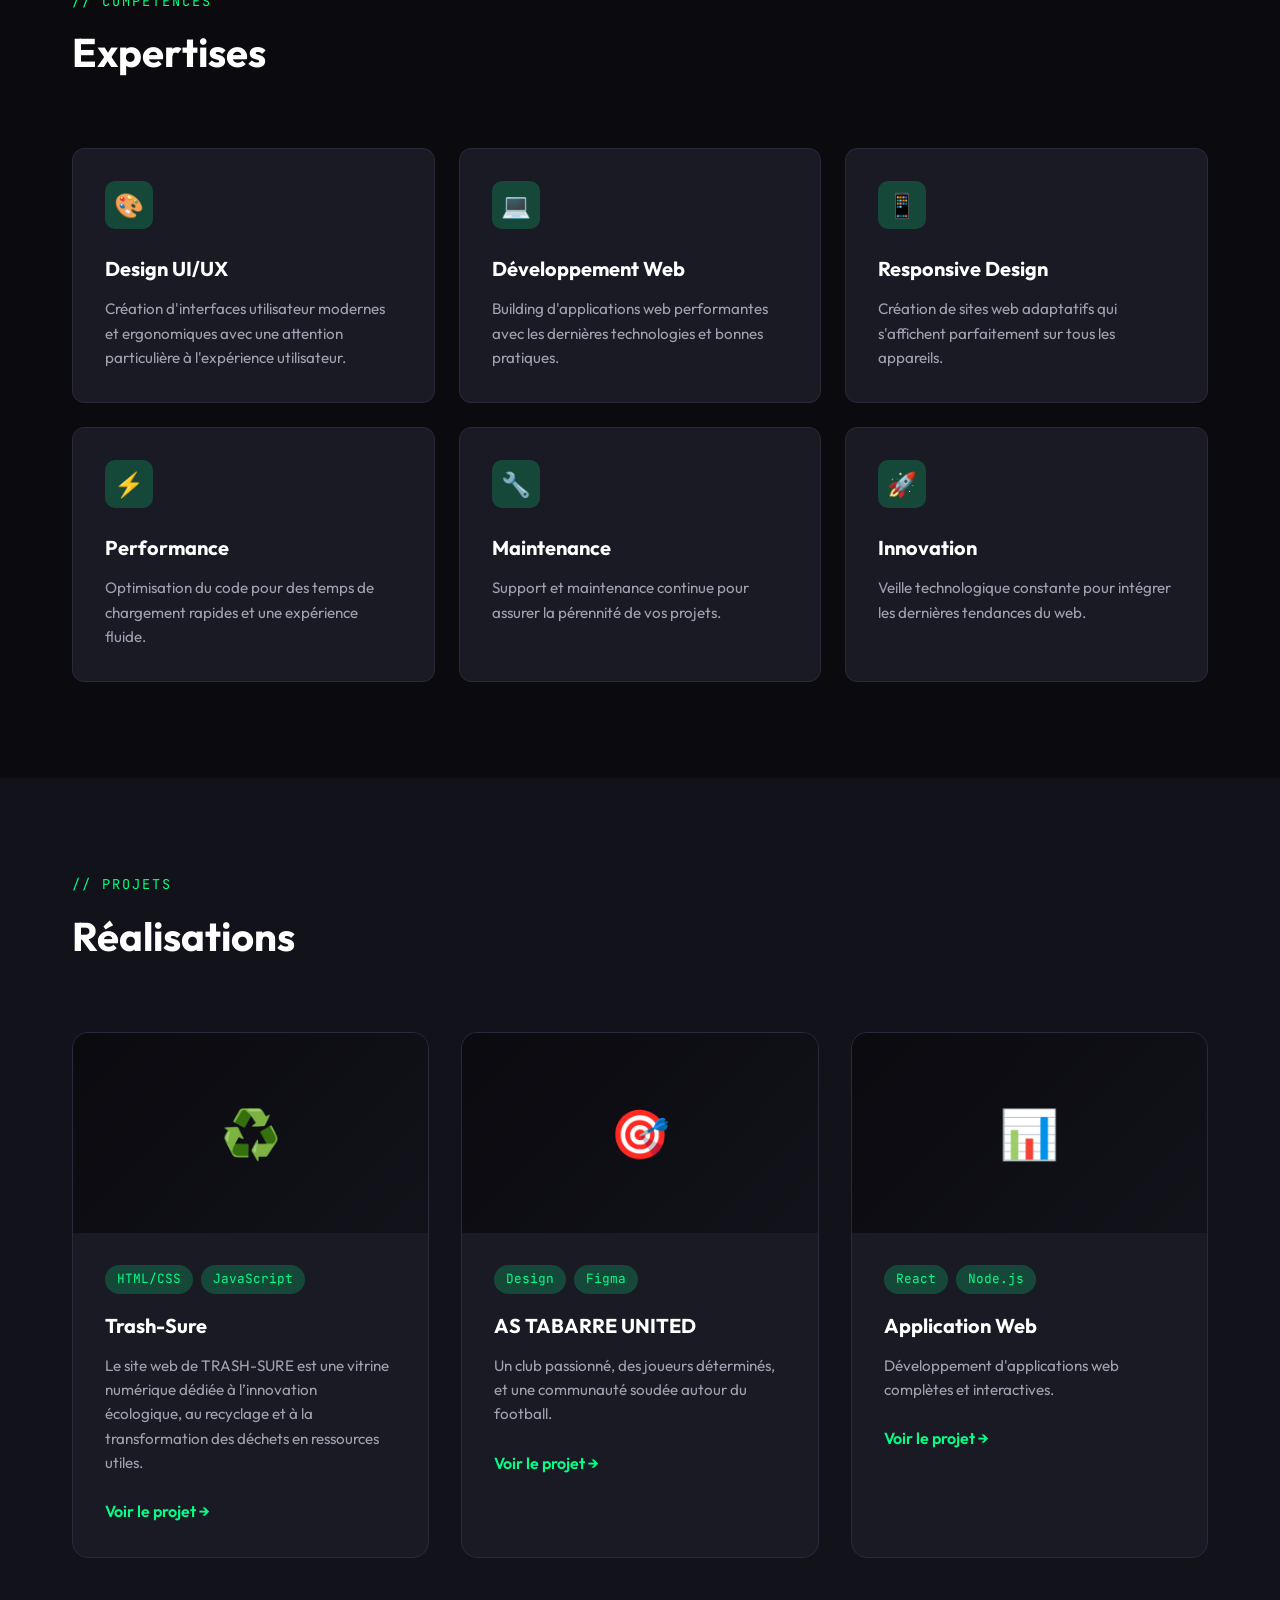
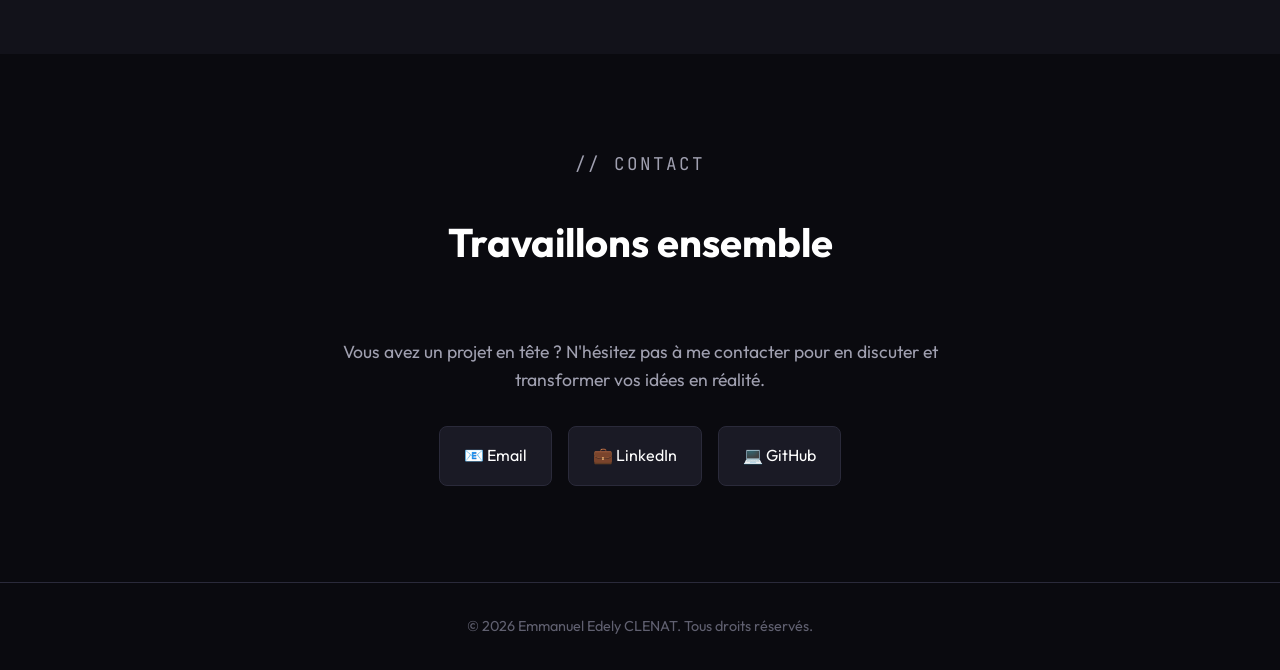
==== commit 9131d613: "as" ====
--- a/index.html
+++ b/index.html
@@ -145,9 +145,9 @@
                             <span class="project-tag">Design</span>
                             <span class="project-tag">Figma</span>
                         </div>
-                        <h3>Identité Visuelle</h3>
-                        <p>Conception d'identités visuelles uniques et mémorables pour votre marque.</p>
-                        <a href="#" class="project-link">Voir le projet →</a>
+                        <h3>AS TABARRE UNITED</h3>
+                        <p>Un club passionné, des joueurs déterminés, et une communauté soudée autour du football.</p>
+                        <a href="https://as-tabarre-united.netlify.app/" class="project-link">Voir le projet →</a>
                     </div>
                 </div>
                 <div class="project-card">
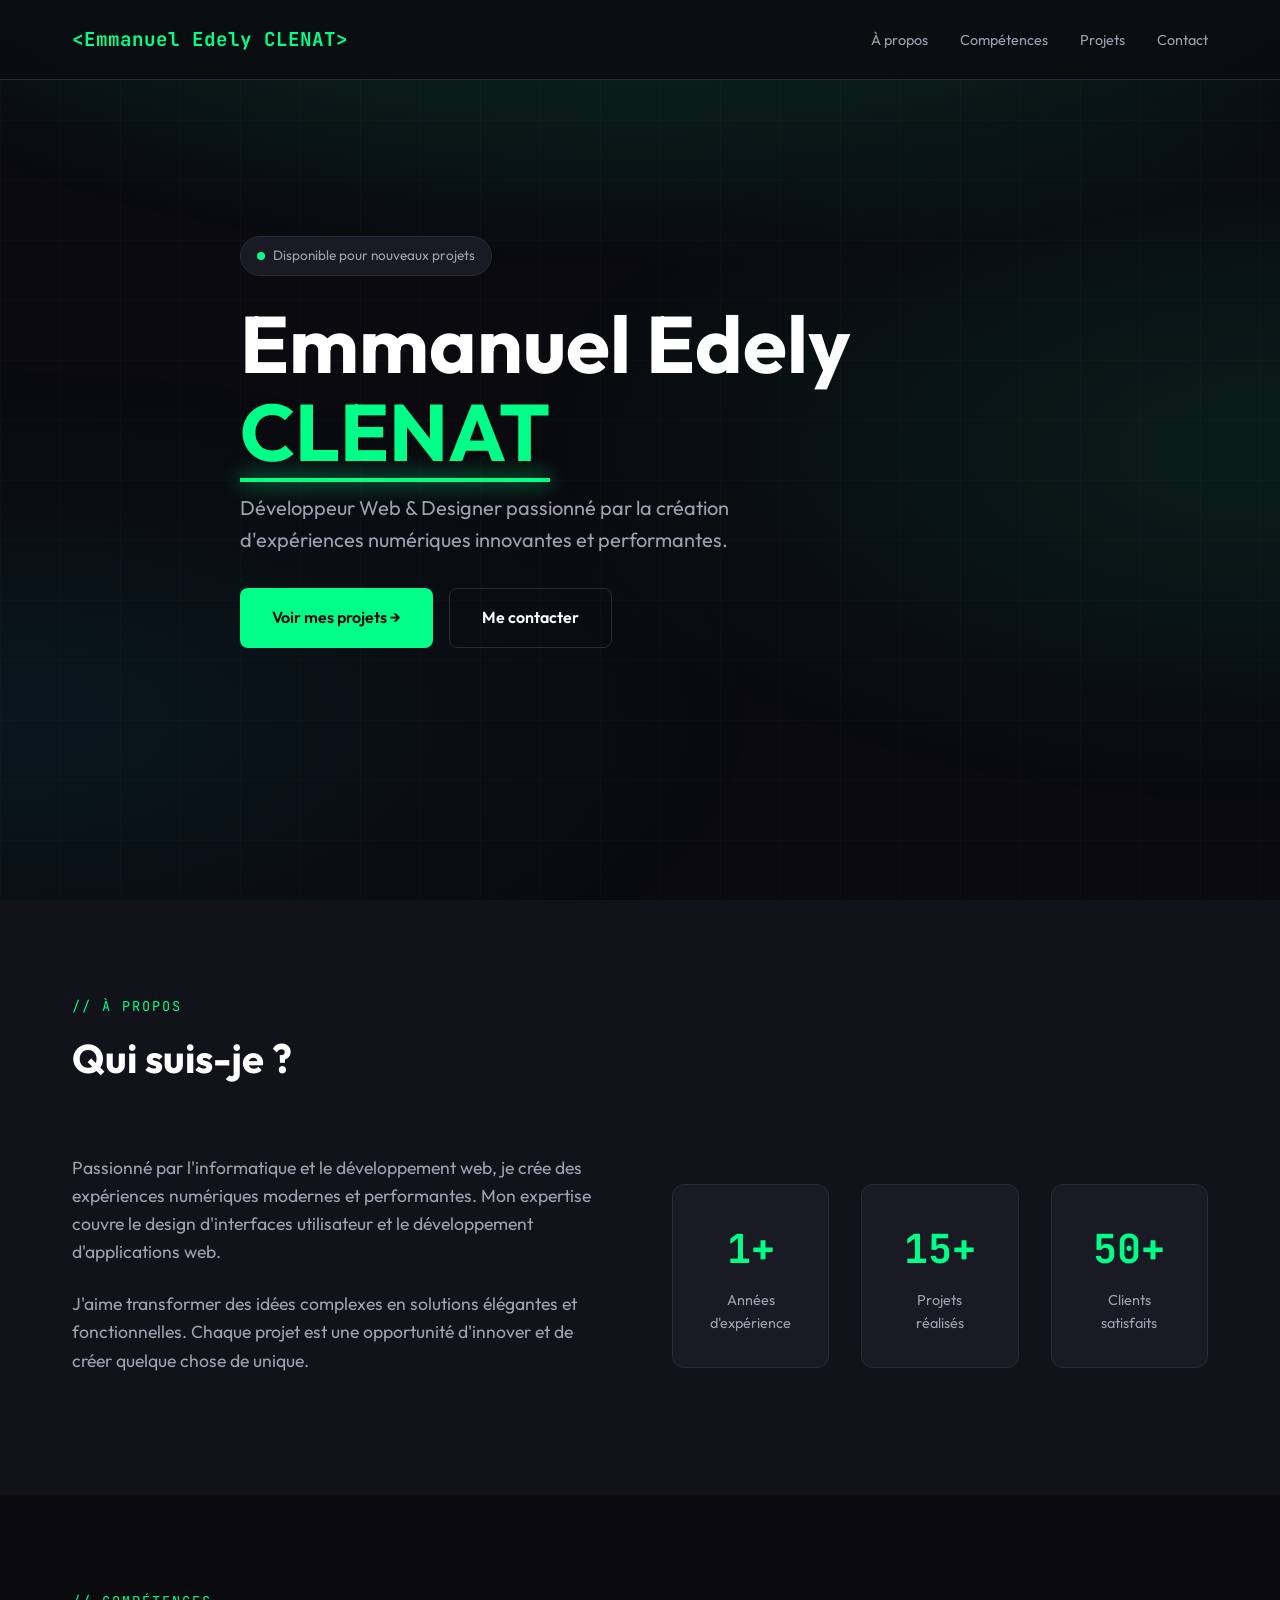
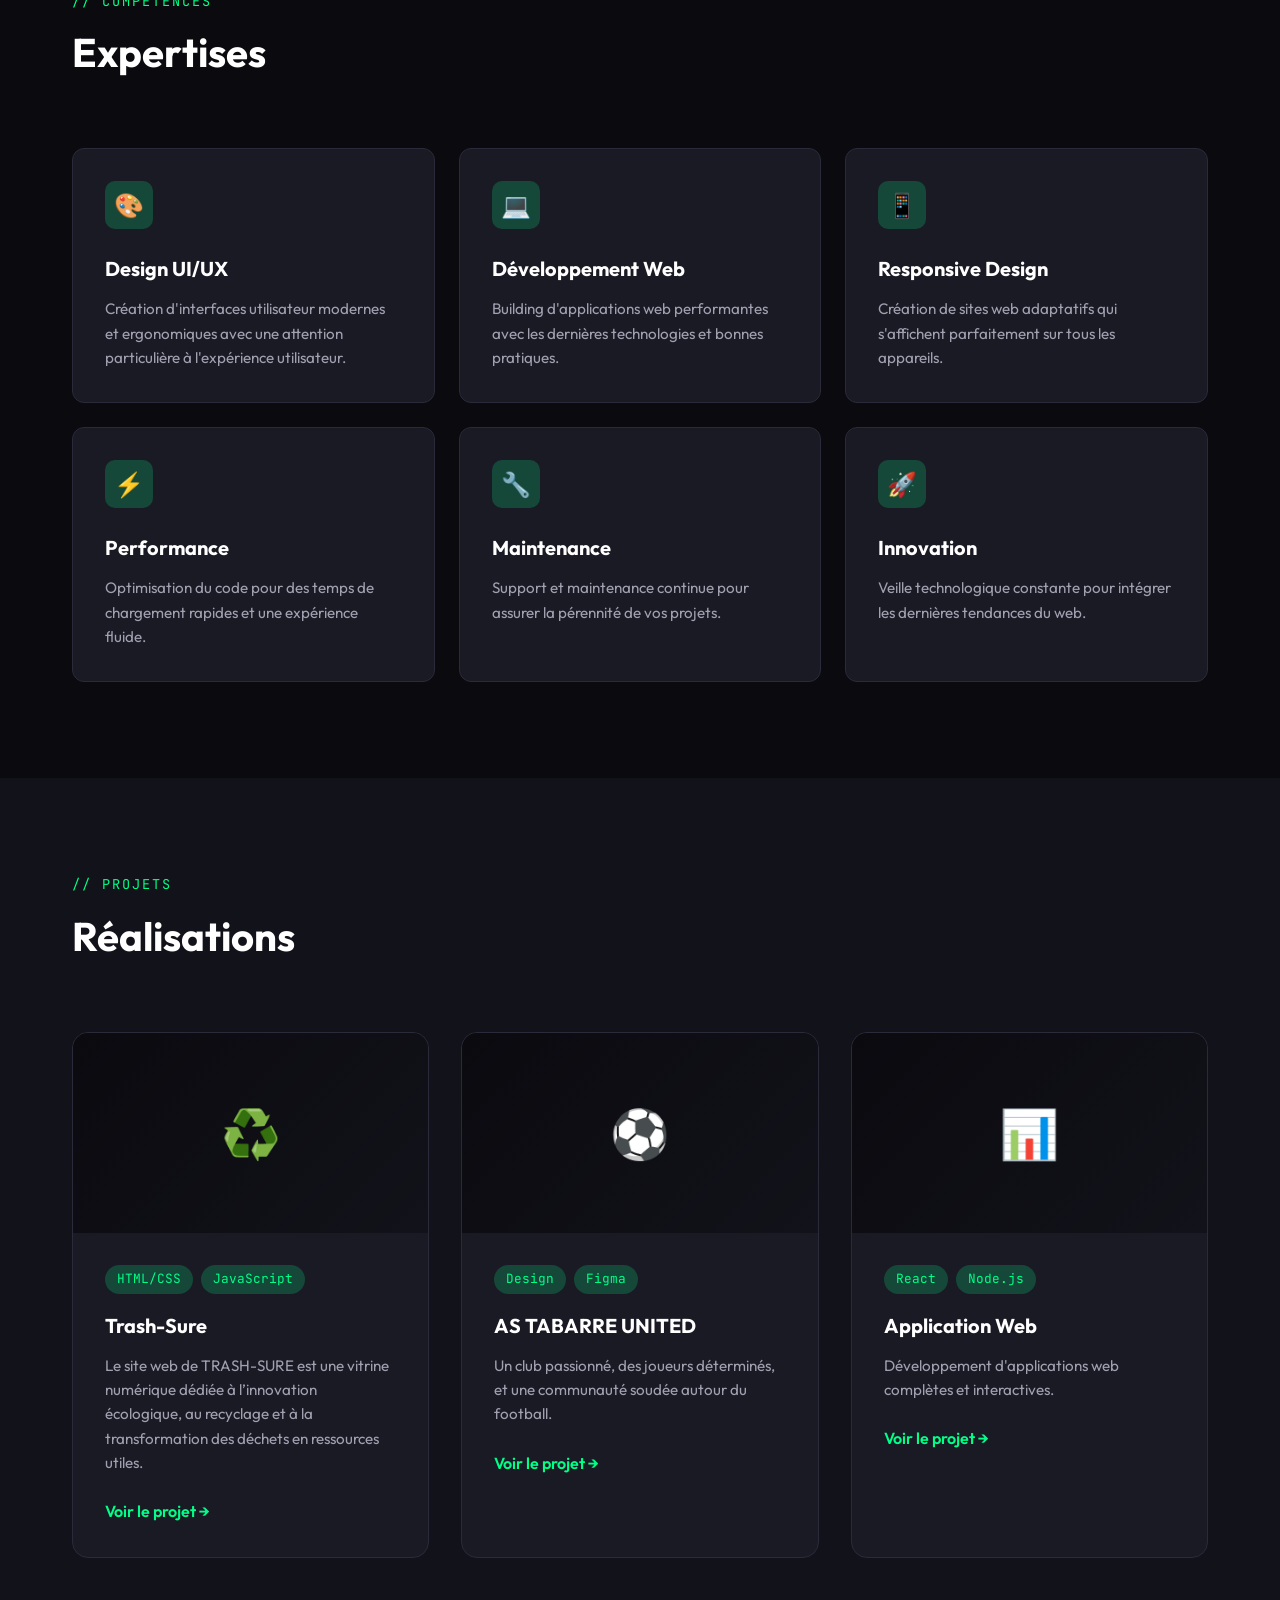
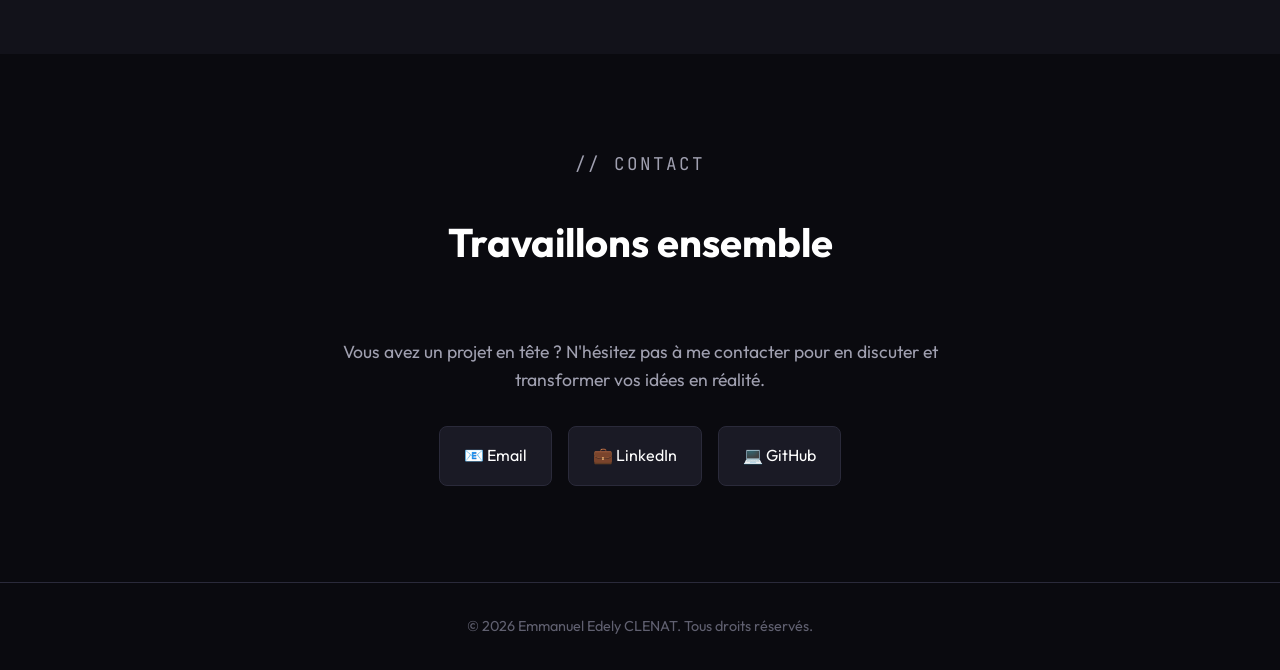
==== commit 0c26b16e: "de" ====
--- a/index.html
+++ b/index.html
@@ -139,7 +139,7 @@
                     </div>
                 </div>
                 <div class="project-card">
-                    <div class="project-image">🎯</div>
+                    <div class="project-image">⚽</div>
                     <div class="project-content">
                         <div class="project-tags">
                             <span class="project-tag">Design</span>
